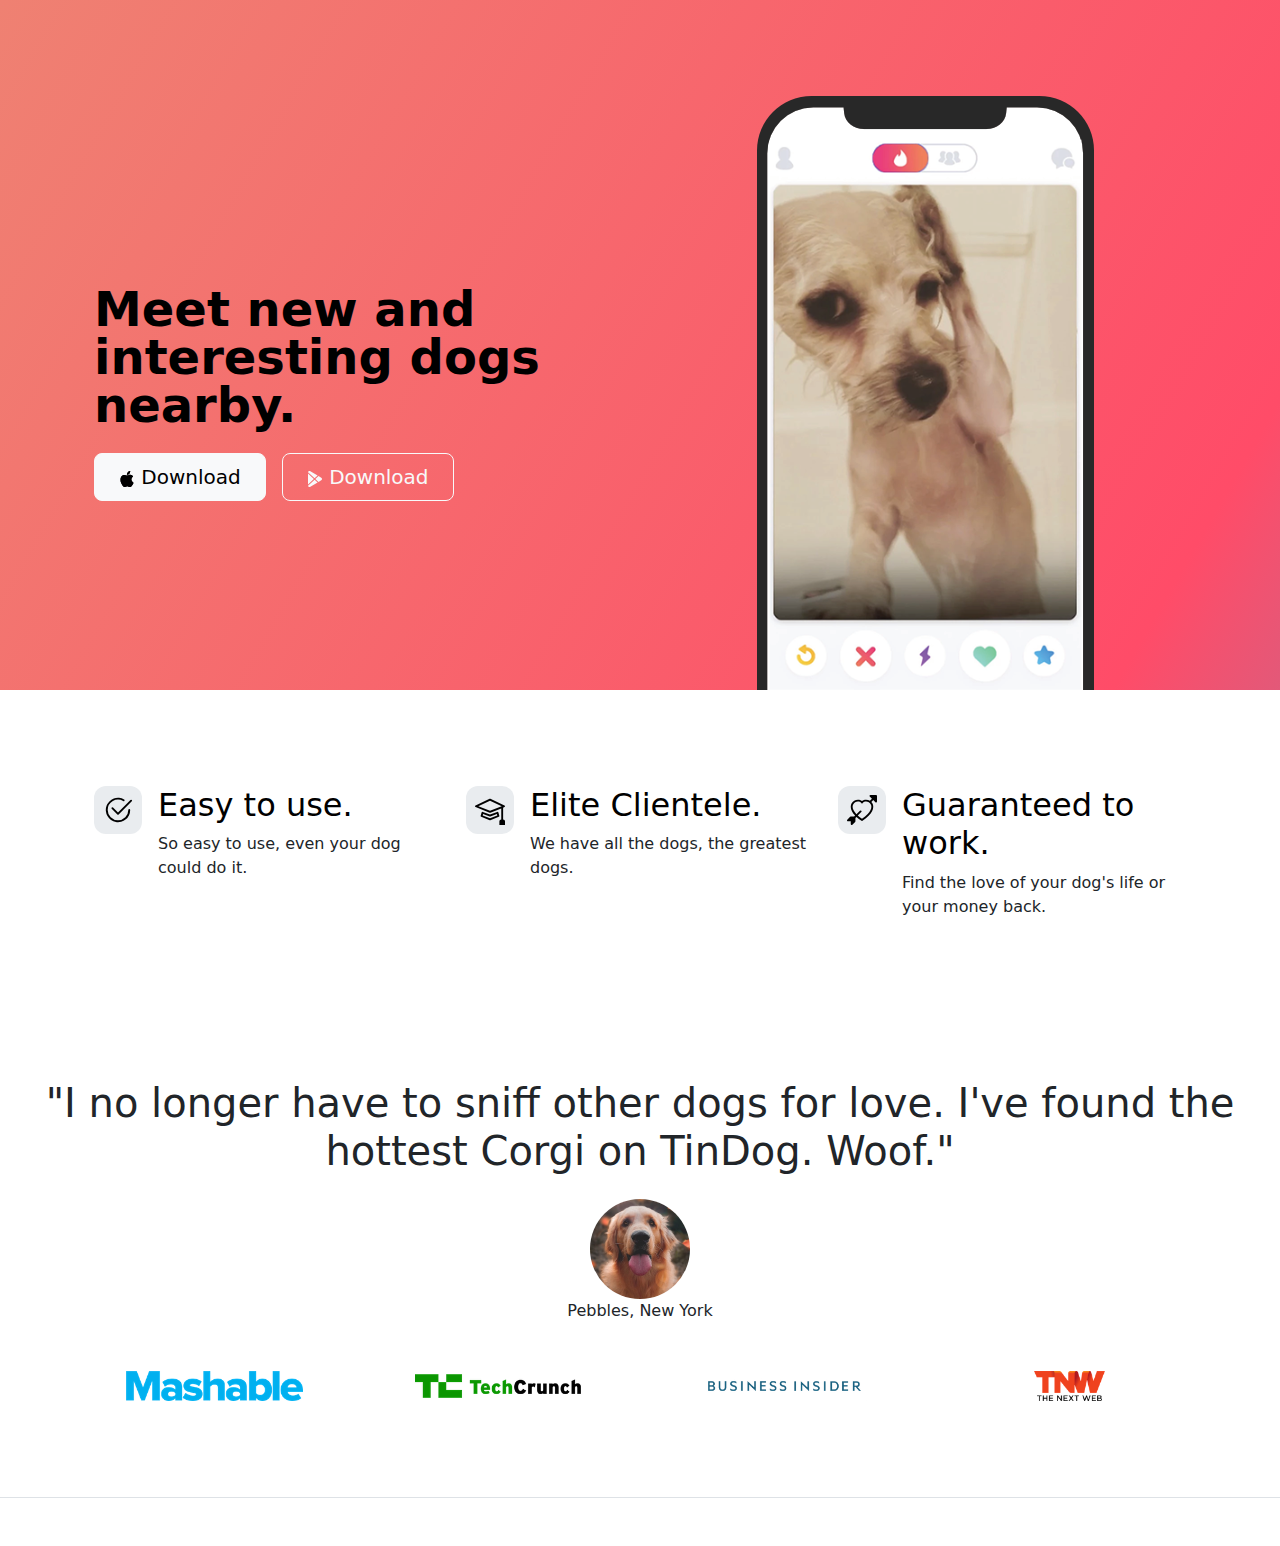
==== 11.3 TinDog Project/index.html @ 785b5908 "7/24/2024 last commit of the day" ====
<!DOCTYPE html>
<html lang="en">
  <head>
    <meta charset="UTF-8" />
    <meta name="viewport" content="width=device-width, initial-scale=1.0" />
    <title>TinDog</title>
    <link rel="stylesheet" href="./css/style.css" />
    <link
      href="https://cdn.jsdelivr.net/npm/bootstrap@5.3.3/dist/css/bootstrap.min.css"
      rel="stylesheet"
      integrity="sha384-QWTKZyjpPEjISv5WaRU9OFeRpok6YctnYmDr5pNlyT2bRjXh0JMhjY6hW+ALEwIH"
      crossorigin="anonymous"
    />
  </head>

  <body>
    <!-- Title -->
    <section id="title" class="gradient-background">
      <div class="container col-xxl-8 px-4 pt-5">
        <div class="row flex-lg-row-reverse align-items-center g-5 pt-5">
          <div class="col-10 col-sm-8 col-lg-6">
            <img
              src="./images/iphone.png"
              class="d-block mx-lg-auto img-fluid"
              alt="Bootstrap Themes"
              height="200"
              loading="lazy"
            />
          </div>
          <div class="col-lg-6">
            <h1 class="display-5 fw-bold text-body-emphasis lh-1 mb-4">
              Meet new and interesting dogs nearby.
            </h1>
            <div class="d-grid gap-2 d-md-flex justify-content-md-start">
              <button type="button" class="btn btn-light btn-lg px-4 me-md-2">
                <svg
                  xmlns="http://www.w3.org/2000/svg"
                  width="16"
                  height="16"
                  fill="currentColor"
                  class="bi bi-apple"
                  viewBox="0 0 16 16"
                >
                  <path
                    d="M11.182.008C11.148-.03 9.923.023 8.857 1.18c-1.066 1.156-.902 2.482-.878 2.516s1.52.087 2.475-1.258.762-2.391.728-2.43m3.314 11.733c-.048-.096-2.325-1.234-2.113-3.422s1.675-2.789 1.698-2.854-.597-.79-1.254-1.157a3.7 3.7 0 0 0-1.563-.434c-.108-.003-.483-.095-1.254.116-.508.139-1.653.589-1.968.607-.316.018-1.256-.522-2.267-.665-.647-.125-1.333.131-1.824.328-.49.196-1.422.754-2.074 2.237-.652 1.482-.311 3.83-.067 4.56s.625 1.924 1.273 2.796c.576.984 1.34 1.667 1.659 1.899s1.219.386 1.843.067c.502-.308 1.408-.485 1.766-.472.357.013 1.061.154 1.782.539.571.197 1.111.115 1.652-.105.541-.221 1.324-1.059 2.238-2.758q.52-1.185.473-1.282"
                  />
                  <path
                    d="M11.182.008C11.148-.03 9.923.023 8.857 1.18c-1.066 1.156-.902 2.482-.878 2.516s1.52.087 2.475-1.258.762-2.391.728-2.43m3.314 11.733c-.048-.096-2.325-1.234-2.113-3.422s1.675-2.789 1.698-2.854-.597-.79-1.254-1.157a3.7 3.7 0 0 0-1.563-.434c-.108-.003-.483-.095-1.254.116-.508.139-1.653.589-1.968.607-.316.018-1.256-.522-2.267-.665-.647-.125-1.333.131-1.824.328-.49.196-1.422.754-2.074 2.237-.652 1.482-.311 3.83-.067 4.56s.625 1.924 1.273 2.796c.576.984 1.34 1.667 1.659 1.899s1.219.386 1.843.067c.502-.308 1.408-.485 1.766-.472.357.013 1.061.154 1.782.539.571.197 1.111.115 1.652-.105.541-.221 1.324-1.059 2.238-2.758q.52-1.185.473-1.282"
                  />
                </svg>
                Download
              </button>
              <button type="button" class="btn btn-outline-light btn-lg px-4">
                <svg
                  xmlns="http://www.w3.org/2000/svg"
                  width="16"
                  height="16"
                  fill="currentColor"
                  class="bi bi-google-play"
                  viewBox="0 0 16 16"
                >
                  <path
                    d="M14.222 9.374c1.037-.61 1.037-2.137 0-2.748L11.528 5.04 8.32 8l3.207 2.96zm-3.595 2.116L7.583 8.68 1.03 14.73c.201 1.029 1.36 1.61 2.303 1.055zM1 13.396V2.603L6.846 8zM1.03 1.27l6.553 6.05 3.044-2.81L3.333.215C2.39-.341 1.231.24 1.03 1.27"
                  />
                </svg>
                Download
              </button>
            </div>
          </div>
        </div>
      </div>
    </section>

    <!-- Features -->

    <section id="features">
      <div class="container px-4 py-5" id="hanging-icons">
        <div class="row g-4 py-5 row-cols-1 row-cols-lg-3">
          <div class="col d-flex align-items-start">
            <div
              class="icon-square text-body-emphasis bg-body-secondary d-inline-flex align-items-center justify-content-center fs-4 flex-shrink-0 me-3"
            >
              <svg
                xmlns="http://www.w3.org/2000/svg"
                width="30"
                height="30"
                fill="currentColor"
                class="bi bi-check2-circle"
                viewBox="0 0 16 16"
              >
                <path
                  d="M2.5 8a5.5 5.5 0 0 1 8.25-4.764.5.5 0 0 0 .5-.866A6.5 6.5 0 1 0 14.5 8a.5.5 0 0 0-1 0 5.5 5.5 0 1 1-11 0"
                />
                <path
                  d="M15.354 3.354a.5.5 0 0 0-.708-.708L8 9.293 5.354 6.646a.5.5 0 1 0-.708.708l3 3a.5.5 0 0 0 .708 0z"
                />
              </svg>
            </div>
            <div>
              <h3 class="fs-2 text-body-emphasis">Easy to use.</h3>
              <p>So easy to use, even your dog could do it.</p>
            </div>
          </div>
          <div class="col d-flex align-items-start">
            <div
              class="icon-square text-body-emphasis bg-body-secondary d-inline-flex align-items-center justify-content-center fs-4 flex-shrink-0 me-3"
            >
              <svg
                xmlns="http://www.w3.org/2000/svg"
                width="30"
                height="30"
                fill="currentColor"
                class="bi bi-mortarboard"
                viewBox="0 0 16 16"
              >
                <path
                  d="M8.211 2.047a.5.5 0 0 0-.422 0l-7.5 3.5a.5.5 0 0 0 .025.917l7.5 3a.5.5 0 0 0 .372 0L14 7.14V13a1 1 0 0 0-1 1v2h3v-2a1 1 0 0 0-1-1V6.739l.686-.275a.5.5 0 0 0 .025-.917zM8 8.46 1.758 5.965 8 3.052l6.242 2.913z"
                />
                <path
                  d="M4.176 9.032a.5.5 0 0 0-.656.327l-.5 1.7a.5.5 0 0 0 .294.605l4.5 1.8a.5.5 0 0 0 .372 0l4.5-1.8a.5.5 0 0 0 .294-.605l-.5-1.7a.5.5 0 0 0-.656-.327L8 10.466zm-.068 1.873.22-.748 3.496 1.311a.5.5 0 0 0 .352 0l3.496-1.311.22.748L8 12.46z"
                />
              </svg>
            </div>
            <div>
              <h3 class="fs-2 text-body-emphasis">Elite Clientele.</h3>
              <p>We have all the dogs, the greatest dogs.</p>
            </div>
          </div>
          <div class="col d-flex align-items-start">
            <div
              class="icon-square text-body-emphasis bg-body-secondary d-inline-flex align-items-center justify-content-center fs-4 flex-shrink-0 me-3"
            >
              <svg
                xmlns="http://www.w3.org/2000/svg"
                width="30"
                height="30"
                fill="currentColor"
                class="bi bi-arrow-through-heart"
                viewBox="0 0 16 16"
              >
                <path
                  fill-rule="evenodd"
                  d="M2.854 15.854A.5.5 0 0 1 2 15.5V14H.5a.5.5 0 0 1-.354-.854l1.5-1.5A.5.5 0 0 1 2 11.5h1.793l.53-.53c-.771-.802-1.328-1.58-1.704-2.32-.798-1.575-.775-2.996-.213-4.092C3.426 2.565 6.18 1.809 8 3.233c1.25-.98 2.944-.928 4.212-.152L13.292 2 12.147.854A.5.5 0 0 1 12.5 0h3a.5.5 0 0 1 .5.5v3a.5.5 0 0 1-.854.354L14 2.707l-1.006 1.006c.236.248.44.531.6.845.562 1.096.585 2.517-.213 4.092-.793 1.563-2.395 3.288-5.105 5.08L8 13.912l-.276-.182a22 22 0 0 1-2.685-2.062l-.539.54V14a.5.5 0 0 1-.146.354zm2.893-4.894A20.4 20.4 0 0 0 8 12.71c2.456-1.666 3.827-3.207 4.489-4.512.679-1.34.607-2.42.215-3.185-.817-1.595-3.087-2.054-4.346-.761L8 4.62l-.358-.368c-1.259-1.293-3.53-.834-4.346.761-.392.766-.464 1.845.215 3.185.323.636.815 1.33 1.519 2.065l1.866-1.867a.5.5 0 1 1 .708.708z"
                />
              </svg>
            </div>
            <div>
              <h3 class="fs-2 text-body-emphasis">Guaranteed to work.</h3>
              <p>Find the love of your dog's life or your money back.</p>
            </div>
          </div>
        </div>
      </div>
    </section>

    <!-- Testimonial -->

    <section id="testimonial">
      <div class="px-4 pb-5 text-center border-bottom my-5">
        <div class="col-lg-12 mx-auto">
          <h1 class="mb-4">
            "I no longer have to sniff other dogs for love. I've found the
            hottest Corgi on TinDog. Woof."
          </h1>
          <div class="d-grid gap-2 d-sm-flex justify-content-sm-center">
            <img
              src="./images/dog-img.jpg"
              alt="dog image"
              class="profile-img"
            />
          </div>
          <p>Pebbles, New York</p>
        </div>
        <div>
          <div class="container m-5">
            <div class="row">
              <div class="col-3">
                <img src="./images/mashable.png" alt="" height="30px" />
              </div>
              <div class="col-3">
                <img src="./images/techcrunch.png" alt="" height="30px" />
              </div>
              <div class="col-3">
                <img src="./images/bizinsider.png" alt="" height="30px" />
              </div>
              <div class="col-3">
                <img src="./images/tnw.png" alt="" height="30px" />
              </div>
            </div>
          </div>
        </div>
      </div>
    </section>
    <!-- Pricing -->
    <section id="pricing"></section>
    <!-- Footer -->
    <section id="footer"></section>

    <script
      src="https://cdn.jsdelivr.net/npm/bootstrap@5.3.3/dist/js/bootstrap.bundle.min.js"
      integrity="sha384-YvpcrYf0tY3lHB60NNkmXc5s9fDVZLESaAA55NDzOxhy9GkcIdslK1eN7N6jIeHz"
      crossorigin="anonymous"
    ></script>
  </body>
</html>
---- 11.3 TinDog Project/css/style.css ----
.gradient-background {
  background: linear-gradient(300deg, #00bfff, #ff4c68, #ef8172);
  background-size: 180% 180%;
  animation: gradient-animation 18s ease infinite;
}

@keyframes gradient-animation {
  0% {
    background-position: 0% 50%;
  }
  50% {
    background-position: 100% 50%;
  }
  100% {
    background-position: 0% 50%;
  }
}

/* #title {
  height: 95vh;
} */

.icon-square {
  width: 3rem;
  height: 3rem;
  border-radius: 0.75rem;
}

.profile-img {
  height: 100px;
  border-radius: 50%;
}
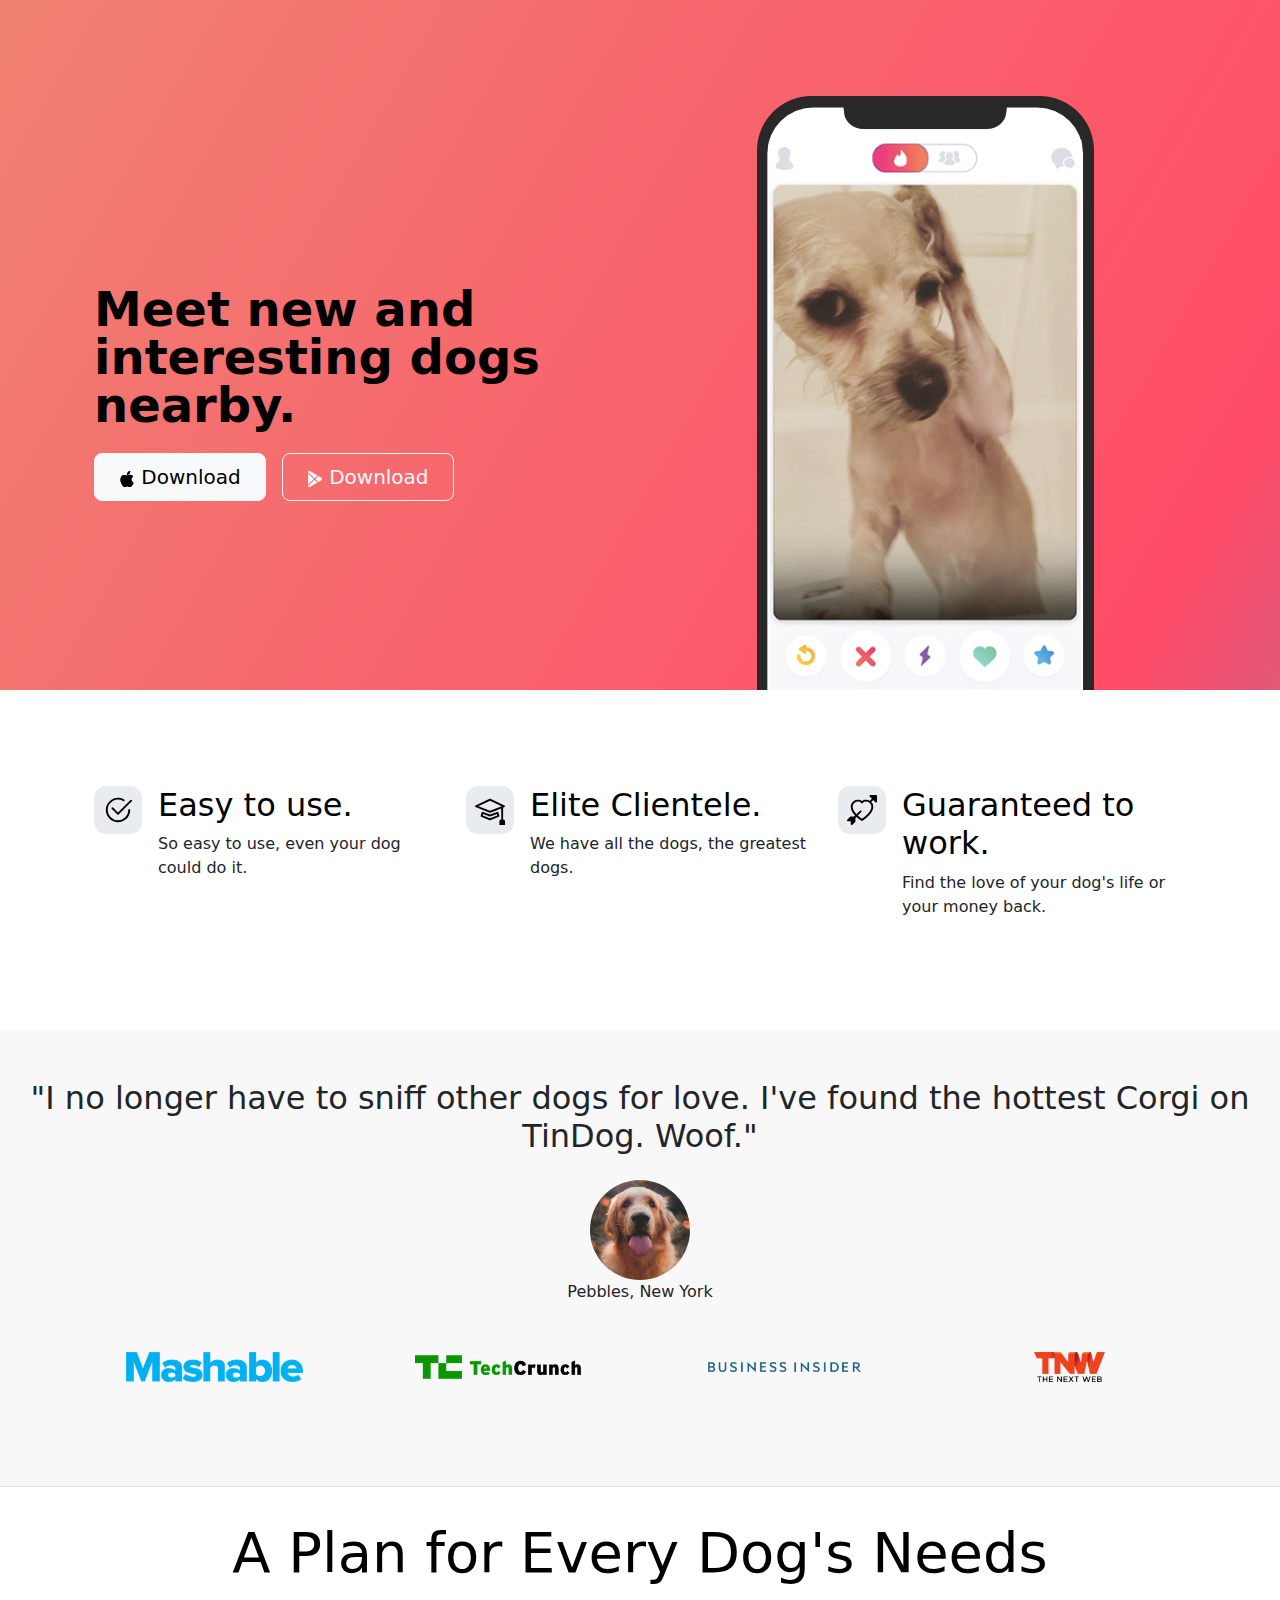
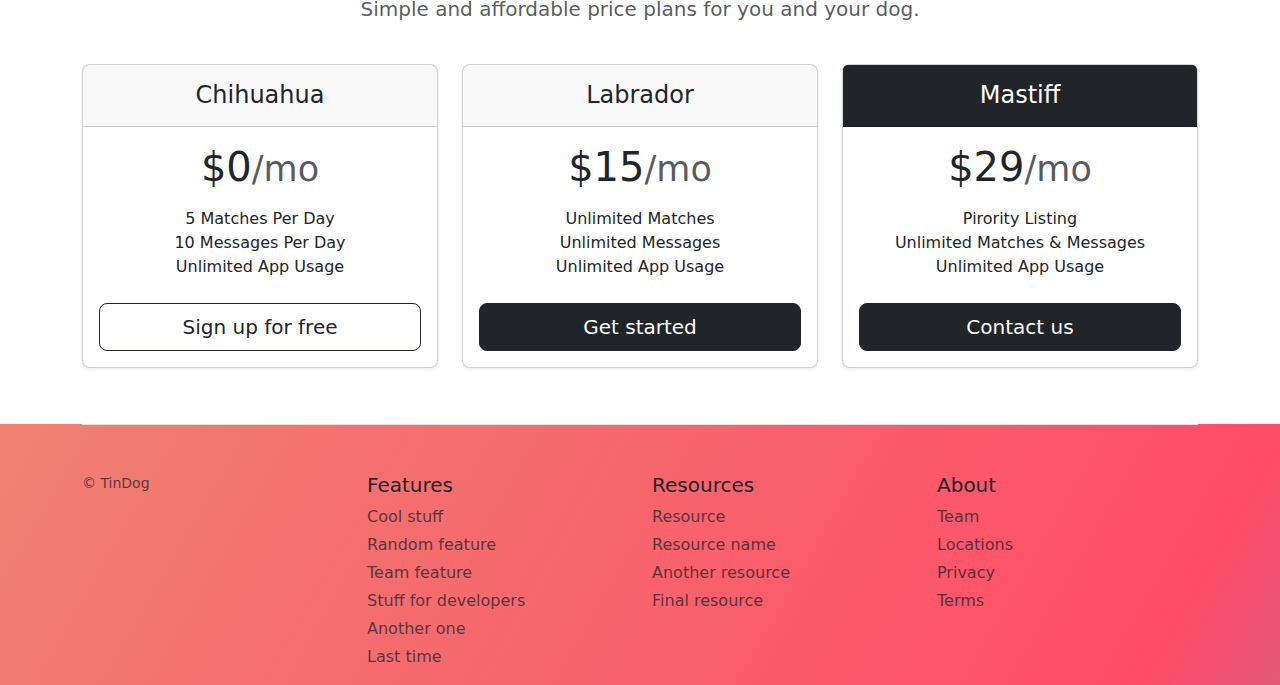
==== commit 370e3c6e: "bootstrap completed" ====
--- a/11.3 TinDog Project/index.html
+++ b/11.3 TinDog Project/index.html
@@ -15,7 +15,7 @@
 
   <body>
     <!-- Title -->
-    <section id="title" class="gradient-background">
+    <section class="gradient-background">
       <div class="container col-xxl-8 px-4 pt-5">
         <div class="row flex-lg-row-reverse align-items-center g-5 pt-5">
           <div class="col-10 col-sm-8 col-lg-6">
@@ -156,34 +156,26 @@
     <!-- Testimonial -->
 
     <section id="testimonial">
-      <div class="px-4 pb-5 text-center border-bottom my-5">
+      <div class="px-4 py-5 text-center border-bottom">
         <div class="col-lg-12 mx-auto">
-          <h1 class="mb-4">
+          <h2 class="mb-4">
             "I no longer have to sniff other dogs for love. I've found the
             hottest Corgi on TinDog. Woof."
-          </h1>
-          <div class="d-grid gap-2 d-sm-flex justify-content-sm-center">
-            <img
-              src="./images/dog-img.jpg"
-              alt="dog image"
-              class="profile-img"
-            />
-          </div>
+          </h2>
+          <img src="./images/dog-img.jpg" alt="dog image" class="profile-img" />
           <p>Pebbles, New York</p>
-        </div>
-        <div>
           <div class="container m-5">
             <div class="row">
-              <div class="col-3">
+              <div class="col-lg-3 col-sm-12 mb-sm-2">
                 <img src="./images/mashable.png" alt="" height="30px" />
               </div>
-              <div class="col-3">
+              <div class="col-lg-3 col-sm-12 mb-sm-2">
                 <img src="./images/techcrunch.png" alt="" height="30px" />
               </div>
-              <div class="col-3">
+              <div class="col-lg-3 col-sm-12 mb-sm-2">
                 <img src="./images/bizinsider.png" alt="" height="30px" />
               </div>
-              <div class="col-3">
+              <div class="col-lg-3 col-sm-12 mb-sm-2">
                 <img src="./images/tnw.png" alt="" height="30px" />
               </div>
             </div>
@@ -191,10 +183,186 @@
         </div>
       </div>
     </section>
+
     <!-- Pricing -->
-    <section id="pricing"></section>
+
+    <section id="pricing">
+      <div class="container py-3">
+        <header>
+          <div class="pricing-header p-3 pb-md-4 mx-auto text-center">
+            <h1 class="display-4 fw-normal text-body-emphasis">
+              A Plan for Every Dog's Needs
+            </h1>
+            <p class="fs-5 text-body-secondary">
+              Simple and affordable price plans for you and your dog.
+            </p>
+          </div>
+        </header>
+
+        <main>
+          <div class="row row-cols-1 row-cols-md-3 mb-3 text-center">
+            <div class="col">
+              <div class="card mb-4 rounded-3 shadow-sm">
+                <div class="card-header py-3">
+                  <h4 class="my-0 fw-normal">Chihuahua</h4>
+                </div>
+                <div class="card-body">
+                  <h1 class="card-title pricing-card-title">
+                    $0<small class="text-body-secondary fw-light">/mo</small>
+                  </h1>
+                  <ul class="list-unstyled mt-3 mb-4">
+                    <li>5 Matches Per Day</li>
+                    <li>10 Messages Per Day</li>
+                    <li>Unlimited App Usage</li>
+                  </ul>
+                  <button
+                    type="button"
+                    class="w-100 btn btn-lg btn-outline-dark"
+                  >
+                    Sign up for free
+                  </button>
+                </div>
+              </div>
+            </div>
+            <div class="col">
+              <div class="card mb-4 rounded-3 shadow-sm">
+                <div class="card-header py-3">
+                  <h4 class="my-0 fw-normal">Labrador</h4>
+                </div>
+                <div class="card-body">
+                  <h1 class="card-title pricing-card-title">
+                    $15<small class="text-body-secondary fw-light">/mo</small>
+                  </h1>
+                  <ul class="list-unstyled mt-3 mb-4">
+                    <li>Unlimited Matches</li>
+                    <li>Unlimited Messages</li>
+                    <li>Unlimited App Usage</li>
+                  </ul>
+                  <button type="button" class="w-100 btn btn-lg btn-dark">
+                    Get started
+                  </button>
+                </div>
+              </div>
+            </div>
+            <div class="col">
+              <div class="card mb-4 rounded-3 shadow-sm">
+                <div class="card-header py-3 text-bg-dark">
+                  <h4 class="my-0 fw-normal">Mastiff</h4>
+                </div>
+                <div class="card-body">
+                  <h1 class="card-title pricing-card-title">
+                    $29<small class="text-body-secondary fw-light">/mo</small>
+                  </h1>
+                  <ul class="list-unstyled mt-3 mb-4">
+                    <li>Pirority Listing</li>
+                    <li>Unlimited Matches & Messages</li>
+                    <li>Unlimited App Usage</li>
+                  </ul>
+                  <button type="button" class="w-100 btn btn-lg btn-dark">
+                    Contact us
+                  </button>
+                </div>
+              </div>
+            </div>
+          </div>
+        </main>
+      </div>
+    </section>
+
     <!-- Footer -->
-    <section id="footer"></section>
+
+    <section id="footer" class="gradient-background">
+      <div class="container">
+        <footer class="pt-4 pt-md-5 border-top">
+          <div class="row">
+            <div class="col-12 col-md">
+              <small class="d-block mb-3 text-body-secondary">© TinDog</small>
+            </div>
+            <div class="col-6 col-md">
+              <h5>Features</h5>
+              <ul class="list-unstyled text-small">
+                <li class="mb-1">
+                  <a class="nav-link p-0 text-body-secondary" href="#"
+                    >Cool stuff</a
+                  >
+                </li>
+                <li class="mb-1">
+                  <a class="nav-link p-0 text-body-secondary" href="#"
+                    >Random feature</a
+                  >
+                </li>
+                <li class="mb-1">
+                  <a class="nav-link p-0 text-body-secondary" href="#"
+                    >Team feature</a
+                  >
+                </li>
+                <li class="mb-1">
+                  <a class="nav-link p-0 text-body-secondary" href="#"
+                    >Stuff for developers</a
+                  >
+                </li>
+                <li class="mb-1">
+                  <a class="nav-link p-0 text-body-secondary" href="#"
+                    >Another one</a
+                  >
+                </li>
+                <li class="mb-1">
+                  <a class="nav-link p-0 text-body-secondary" href="#"
+                    >Last time</a
+                  >
+                </li>
+              </ul>
+            </div>
+            <div class="col-6 col-md">
+              <h5>Resources</h5>
+              <ul class="list-unstyled text-small">
+                <li class="mb-1">
+                  <a class="nav-link p-0 text-body-secondary" href="#"
+                    >Resource</a
+                  >
+                </li>
+                <li class="mb-1">
+                  <a class="nav-link p-0 text-body-secondary" href="#"
+                    >Resource name</a
+                  >
+                </li>
+                <li class="mb-1">
+                  <a class="nav-link p-0 text-body-secondary" href="#"
+                    >Another resource</a
+                  >
+                </li>
+                <li class="mb-1">
+                  <a class="nav-link p-0 text-body-secondary" href="#"
+                    >Final resource</a
+                  >
+                </li>
+              </ul>
+            </div>
+            <div class="col-6 col-md">
+              <h5>About</h5>
+              <ul class="list-unstyled text-small">
+                <li class="mb-1">
+                  <a class="nav-link p-0 text-body-secondary" href="#">Team</a>
+                </li>
+                <li class="mb-1">
+                  <a class="nav-link p-0 text-body-secondary" href="#"
+                    >Locations</a
+                  >
+                </li>
+                <li class="mb-1">
+                  <a class="nav-link p-0 text-body-secondary" href="#"
+                    >Privacy</a
+                  >
+                </li>
+                <li class="mb-1">
+                  <a class="nav-link p-0 text-body-secondary" href="#">Terms</a>
+                </li>
+              </ul>
+            </div>
+          </div>
+        </footer>
+      </div>
+    </section>
 
     <script
       src="https://cdn.jsdelivr.net/npm/bootstrap@5.3.3/dist/js/bootstrap.bundle.min.js"
--- a/11.3 TinDog Project/css/style.css
+++ b/11.3 TinDog Project/css/style.css
@@ -30,3 +30,7 @@
   height: 100px;
   border-radius: 50%;
 }
+
+#testimonial {
+  background-color: rgb(248, 248, 248);
+}
